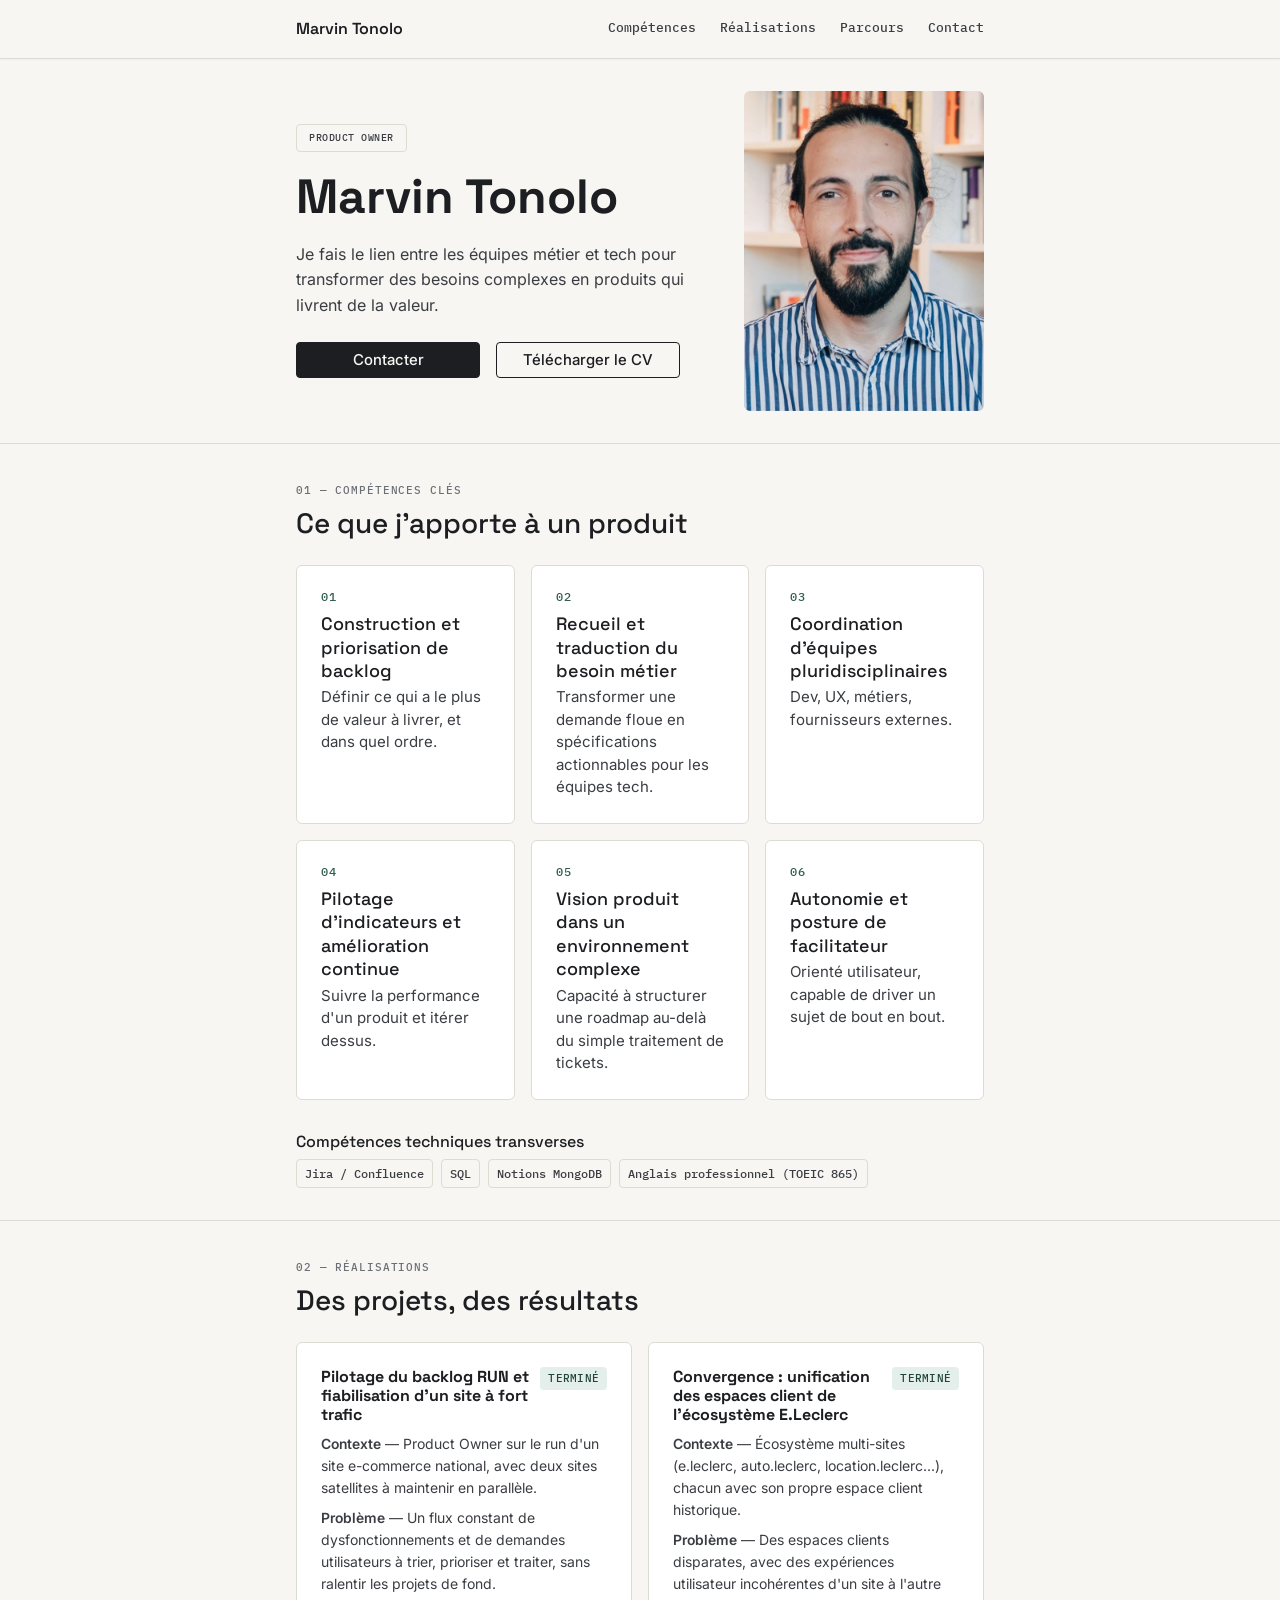
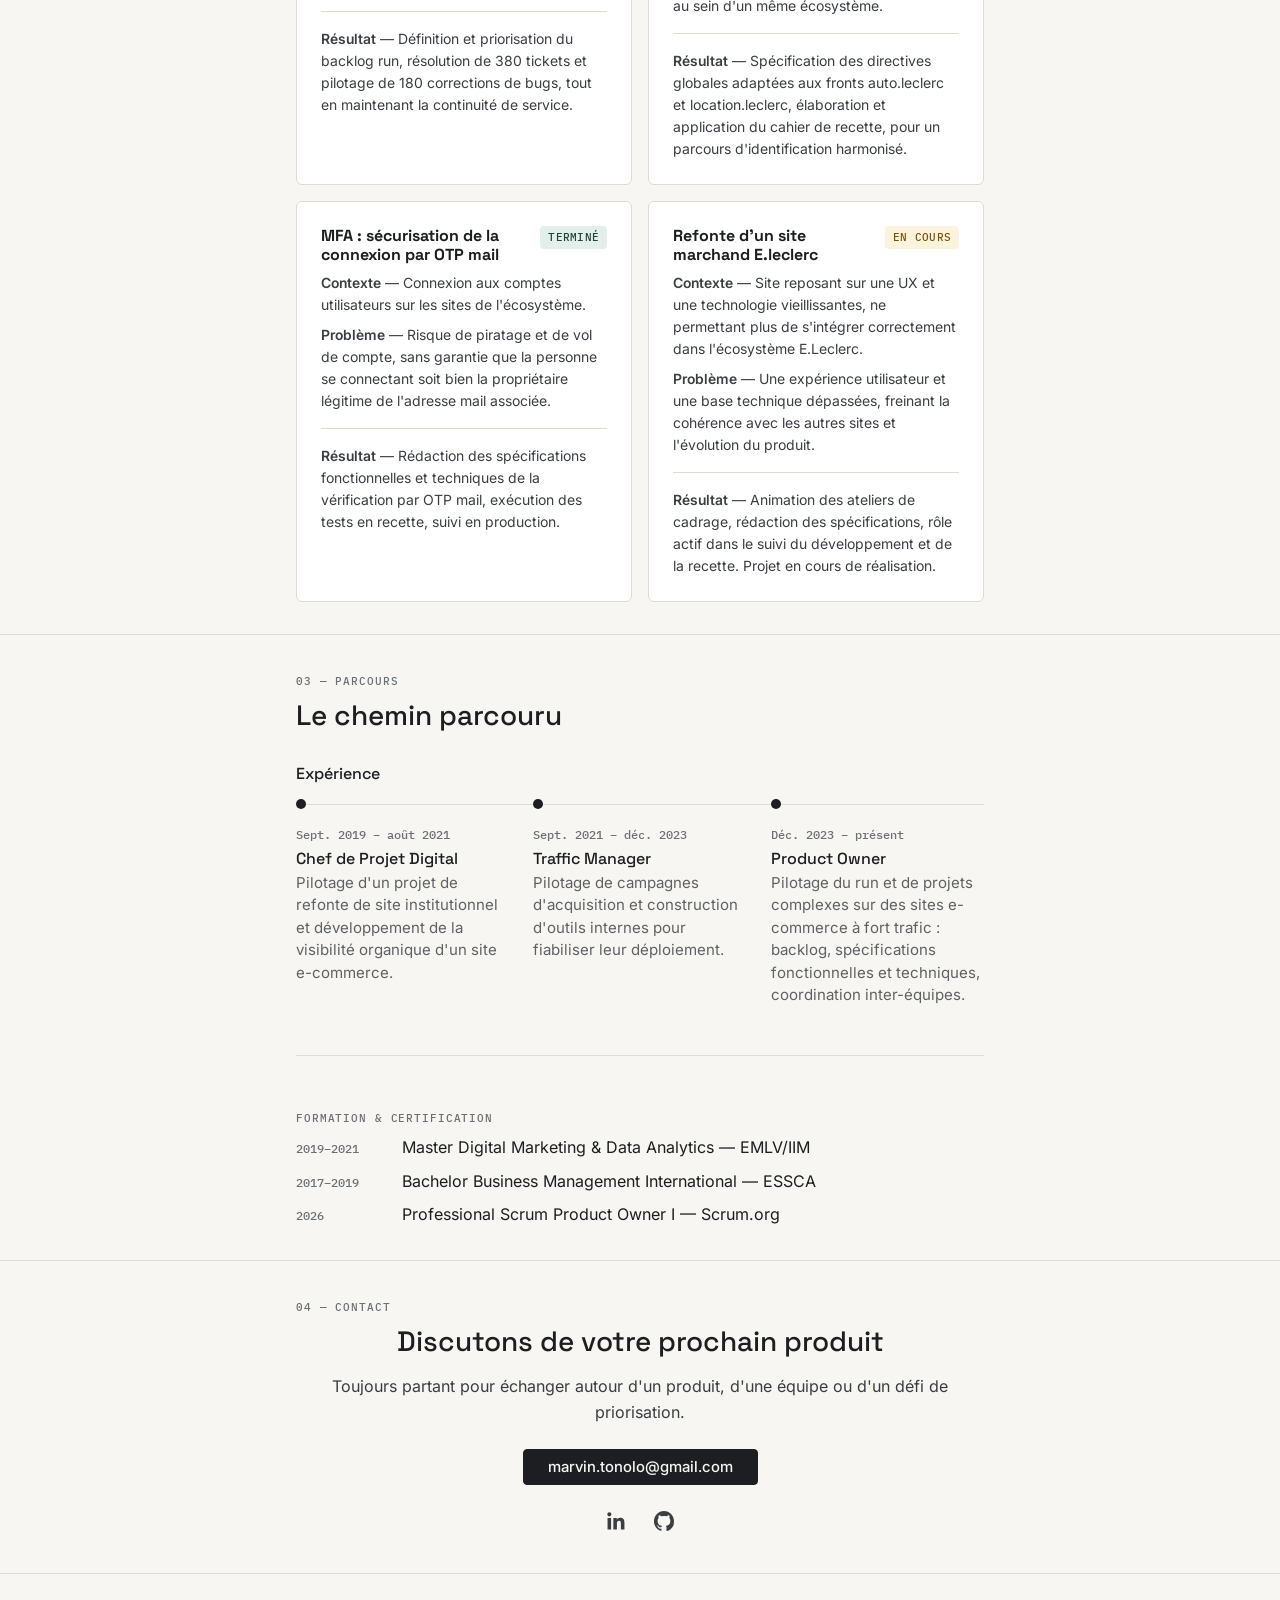
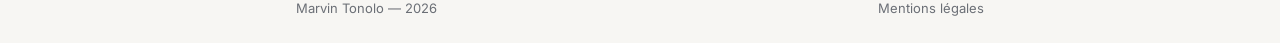
==== index.html @ bc1a8b7f "Fix: restaure les icônes SVG et la cohérence du tagline de contact Les icônes LinkedIn/GitHub en PNG" ====
<!DOCTYPE html>
<html lang="fr">
<head>
  <meta charset="UTF-8">
  <meta name="viewport" content="width=device-width, initial-scale=1.0">
  <title>Marvin Tonolo — Product Owner | Backlog, Roadmap, Vision produit</title>
  <meta name="description" content="Product Owner spécialisé en pilotage de backlog, roadmap produit et coordination d'équipes pluridisciplinaires. Découvrez mes réalisations concrètes.">

  <meta property="og:type" content="website">
  <meta property="og:locale" content="fr_FR">
  <meta property="og:url" content="https://marvin-tonolo.fr/">
  <meta property="og:title" content="Marvin Tonolo — Product Owner | Backlog, Roadmap, Vision produit">
  <meta property="og:description" content="Product Owner spécialisé en pilotage de backlog, roadmap produit et coordination d'équipes pluridisciplinaires. Découvrez mes réalisations concrètes.">
  <meta property="og:image" content="/assets/images/og-image.png">
  <meta property="og:image:width" content="1200">
  <meta property="og:image:height" content="630">

  <link rel="stylesheet" href="css/style.css">

  <script type="application/ld+json">
  {
    "@context": "https://schema.org",
    "@type": "Person",
    "name": "Marvin Tonolo",
    "jobTitle": "Product Owner",
    "sameAs": ["https://www.linkedin.com/in/marvin-tonolo/"]
  }
  </script>
</head>
<body>

  <header class="site-header">
    <div class="container site-nav">
      <p class="nav-brand">Marvin Tonolo</p>
      <nav aria-label="Navigation principale">
        <ul class="nav-list">
          <li><a href="#competences">Compétences</a></li>
          <li><a href="#preuves">Réalisations</a></li>
          <li><a href="#parcours">Parcours</a></li>
          <li><a href="#contact">Contact</a></li>
        </ul>
      </nav>
    </div>
  </header>

  <main>

    <section id="hero" class="section hero">
      <div class="container hero-layout">
        <div class="hero-avatar">
          <img src="assets/images/marvin-tonolo.jpeg" alt="Marvin Tonolo" width="800" height="800">
        </div>
        <div class="hero-content">
          <span class="hero-badge">Product Owner</span>
          <h1 class="hero-name">Marvin Tonolo</h1>
          <p class="hero-tagline text-secondary">Je fais le lien entre les équipes métier et tech pour transformer des besoins complexes en produits qui livrent de la valeur.</p>
          <div class="hero-cta">
            <a href="#contact" class="btn-primary">Contacter</a>
            <a href="cv-marvin-tonolo.pdf" download class="btn-secondary">Télécharger le CV</a>
          </div>
        </div>
      </div>
    </section>

    <hr class="section-divider">

    <section id="competences" class="section">
      <div class="container">
        <p class="section-eyebrow">01 — Compétences clés</p>
        <h2 class="section-title">Ce que j'apporte à un produit</h2>

        <ul class="skills-grid">
          <li class="skill-item card">
            <span class="card-number">01</span>
            <h3>Construction et priorisation de backlog</h3>
            <p class="text-secondary">Définir ce qui a le plus de valeur à livrer, et dans quel ordre.</p>
          </li>
          <li class="skill-item card">
            <span class="card-number">02</span>
            <h3>Recueil et traduction du besoin métier</h3>
            <p class="text-secondary">Transformer une demande floue en spécifications actionnables pour les équipes tech.</p>
          </li>
          <li class="skill-item card">
            <span class="card-number">03</span>
            <h3>Coordination d'équipes pluridisciplinaires</h3>
            <p class="text-secondary">Dev, UX, métiers, fournisseurs externes.</p>
          </li>
          <li class="skill-item card">
            <span class="card-number">04</span>
            <h3>Pilotage d'indicateurs et amélioration continue</h3>
            <p class="text-secondary">Suivre la performance d'un produit et itérer dessus.</p>
          </li>
          <li class="skill-item card">
            <span class="card-number">05</span>
            <h3>Vision produit dans un environnement complexe</h3>
            <p class="text-secondary">Capacité à structurer une roadmap au-delà du simple traitement de tickets.</p>
          </li>
          <li class="skill-item card">
            <span class="card-number">06</span>
            <h3>Autonomie et posture de facilitateur</h3>
            <p class="text-secondary">Orienté utilisateur, capable de driver un sujet de bout en bout.</p>
          </li>
        </ul>

        <div class="skills-extra">
          <h3>Compétences techniques transverses</h3>
          <ul class="tag-list">
            <li class="tag">Jira / Confluence</li>
            <li class="tag">SQL</li>
            <li class="tag">Notions MongoDB</li>
            <li class="tag">Anglais professionnel (TOEIC 865)</li>
          </ul>
        </div>
      </div>
    </section>

    <hr class="section-divider">

    <section id="preuves" class="section">
      <div class="container">
        <p class="section-eyebrow">02 — Réalisations</p>
        <h2 class="section-title">Des projets, des résultats</h2>

        <div class="proof-grid">
          <article class="card">
            <div class="card-header">
              <h3>Pilotage du backlog RUN et fiabilisation d'un site à fort trafic</h3>
              <span class="badge-done">Terminé</span>
            </div>
            <div class="proof-content text-secondary">
              <p class="proof-block"><strong>Contexte</strong> — Product Owner sur le run d'un site e-commerce national, avec deux sites satellites à maintenir en parallèle.</p>
              <p class="proof-block"><strong>Problème</strong> — Un flux constant de dysfonctionnements et de demandes utilisateurs à trier, prioriser et traiter, sans ralentir les projets de fond.</p>
              <hr class="proof-divider">
              <p class="proof-block"><strong>Résultat</strong> — Définition et priorisation du backlog run, résolution de 380 tickets et pilotage de 180 corrections de bugs, tout en maintenant la continuité de service.</p>
            </div>
          </article>

          <article class="card">
            <div class="card-header">
              <h3>Convergence : unification des espaces client de l'écosystème E.Leclerc</h3>
              <span class="badge-done">Terminé</span>
            </div>
            <div class="proof-content text-secondary">
              <p class="proof-block"><strong>Contexte</strong> — Écosystème multi-sites (e.leclerc, auto.leclerc, location.leclerc...), chacun avec son propre espace client historique.</p>
              <p class="proof-block"><strong>Problème</strong> — Des espaces clients disparates, avec des expériences utilisateur incohérentes d'un site à l'autre au sein d'un même écosystème.</p>
              <hr class="proof-divider">
              <p class="proof-block"><strong>Résultat</strong> — Spécification des directives globales adaptées aux fronts auto.leclerc et location.leclerc, élaboration et application du cahier de recette, pour un parcours d'identification harmonisé.</p>
            </div>
          </article>

          <article class="card">
            <div class="card-header">
              <h3>MFA : sécurisation de la connexion par OTP mail</h3>
              <span class="badge-done">Terminé</span>
            </div>
            <div class="proof-content text-secondary">
              <p class="proof-block"><strong>Contexte</strong> — Connexion aux comptes utilisateurs sur les sites de l'écosystème.</p>
              <p class="proof-block"><strong>Problème</strong> — Risque de piratage et de vol de compte, sans garantie que la personne se connectant soit bien la propriétaire légitime de l'adresse mail associée.</p>
              <hr class="proof-divider">
              <p class="proof-block"><strong>Résultat</strong> — Rédaction des spécifications fonctionnelles et techniques de la vérification par OTP mail, exécution des tests en recette, suivi en production.</p>
            </div>
          </article>

          <article class="card">
            <div class="card-header">
              <h3>Refonte d'un site marchand E.leclerc</h3>
              <span class="badge-progress">En cours</span>
            </div>
            <div class="proof-content text-secondary">
              <p class="proof-block"><strong>Contexte</strong> — Site reposant sur une UX et une technologie vieillissantes, ne permettant plus de s'intégrer correctement dans l'écosystème E.Leclerc.</p>
              <p class="proof-block"><strong>Problème</strong> — Une expérience utilisateur et une base technique dépassées, freinant la cohérence avec les autres sites et l'évolution du produit.</p>
              <hr class="proof-divider">
              <p class="proof-block"><strong>Résultat</strong> — Animation des ateliers de cadrage, rédaction des spécifications, rôle actif dans le suivi du développement et de la recette. Projet en cours de réalisation.</p>
            </div>
          </article>
        </div>
      </div>
    </section>

    <hr class="section-divider">

    <section id="parcours" class="section">
      <div class="container">
        <p class="section-eyebrow">03 — Parcours</p>
        <h2 class="section-title">Le chemin parcouru</h2>

        <h3 class="parcours-subtitle">Expérience</h3>
        <ol class="timeline">
          <li class="timeline-item">
            <span class="timeline-dot" aria-hidden="true"></span>
            <p class="timeline-meta text-tertiary">Sept. 2019 – août 2021</p>
            <h4 class="timeline-role">Chef de Projet Digital</h4>
            <p class="text-secondary">Pilotage d'un projet de refonte de site institutionnel et développement de la visibilité organique d'un site e-commerce.</p>
          </li>
          <li class="timeline-item">
            <span class="timeline-dot" aria-hidden="true"></span>
            <p class="timeline-meta text-tertiary">Sept. 2021 – déc. 2023</p>
            <h4 class="timeline-role">Traffic Manager</h4>
            <p class="text-secondary">Pilotage de campagnes d'acquisition et construction d'outils internes pour fiabiliser leur déploiement.</p>
          </li>
          <li class="timeline-item">
            <span class="timeline-dot" aria-hidden="true"></span>
            <p class="timeline-meta text-tertiary">Déc. 2023 – présent</p>
            <h4 class="timeline-role">Product Owner</h4>
            <p class="text-secondary">Pilotage du run et de projets complexes sur des sites e-commerce à fort trafic : backlog, spécifications fonctionnelles et techniques, coordination inter-équipes.</p>
          </li>
        </ol>

        <hr class="parcours-divider">

        <div class="parcours-education">
          <p class="section-eyebrow">Formation &amp; Certification</p>
          <ul class="education-list">
            <li class="education-item">
              <span class="education-date text-tertiary">2019–2021</span>
              <span class="education-label">Master Digital Marketing &amp; Data Analytics — EMLV/IIM</span>
            </li>
            <li class="education-item">
              <span class="education-date text-tertiary">2017–2019</span>
              <span class="education-label">Bachelor Business Management International — ESSCA</span>
            </li>
            <li class="education-item">
              <span class="education-date text-tertiary">2026</span>
              <span class="education-label">Professional Scrum Product Owner I — Scrum.org</span>
            </li>
          </ul>
        </div>
      </div>
    </section>

    <hr class="section-divider">

    <section id="contact" class="section">
      <div class="container">
        <p class="section-eyebrow">04 — Contact</p>
        <h2 class="section-title">Discutons de votre prochain produit</h2>
        <p class="contact-tagline text-secondary">Toujours partant pour échanger autour d'un produit, d'une équipe ou d'un défi de priorisation.</p>

        <div class="hero-cta">
          <a href="mailto:marvin.tonolo@gmail.com" class="btn-primary">marvin.tonolo@gmail.com</a>
        </div>

        <ul class="social-links">
          <li>
            <a href="https://www.linkedin.com/in/marvin-tonolo/" target="_blank" rel="noopener noreferrer" aria-label="Profil LinkedIn de Marvin Tonolo">
              <svg viewBox="0 0 24 24" width="24" height="24" fill="currentColor" aria-hidden="true" focusable="false">
                <path d="M20.45 20.45h-3.55v-5.57c0-1.33-.02-3.03-1.85-3.03-1.86 0-2.14 1.45-2.14 2.94v5.66H9.36V9h3.41v1.56h.05c.47-.9 1.63-1.85 3.36-1.85 3.59 0 4.25 2.36 4.25 5.44v6.3zM5.34 7.43a2.06 2.06 0 1 1 0-4.12 2.06 2.06 0 0 1 0 4.12zM7.12 20.45H3.56V9h3.56v11.45z"/>
              </svg>
            </a>
          </li>
          <li>
            <a href="https://github.com/MisterVain" target="_blank" rel="noopener noreferrer" aria-label="Profil GitHub de Marvin Tonolo">
              <svg viewBox="0 0 24 24" width="24" height="24" fill="currentColor" aria-hidden="true" focusable="false">
                <path d="M12 2C6.48 2 2 6.58 2 12.19c0 4.49 2.87 8.3 6.84 9.65.5.1.68-.22.68-.48 0-.24-.01-.87-.01-1.71-2.78.62-3.37-1.36-3.37-1.36-.45-1.18-1.11-1.49-1.11-1.49-.91-.63.07-.62.07-.62 1 .07 1.53 1.05 1.53 1.05.89 1.56 2.34 1.11 2.91.85.09-.66.35-1.11.63-1.37-2.22-.26-4.56-1.14-4.56-5.06 0-1.12.39-2.03 1.03-2.75-.1-.26-.45-1.31.1-2.72 0 0 .84-.28 2.75 1.05a9.3 9.3 0 0 1 2.5-.35c.85 0 1.7.12 2.5.35 1.91-1.33 2.75-1.05 2.75-1.05.55 1.41.2 2.46.1 2.72.64.72 1.03 1.63 1.03 2.75 0 3.93-2.34 4.79-4.57 5.05.36.32.68.95.68 1.92 0 1.39-.01 2.51-.01 2.85 0 .27.18.59.69.48A10.02 10.02 0 0 0 22 12.19C22 6.58 17.52 2 12 2z"/>
              </svg>
            </a>
          </li>
        </ul>
      </div>
    </section>

  </main>

  <footer class="site-footer">
    <div class="container footer-row">
      <p class="text-tertiary">Marvin Tonolo — 2026</p>
      <a href="mentions-legales.html" class="footer-link text-tertiary">Mentions légales</a>
    </div>
  </footer>

</body>
</html>
---- css/style.css ----
/* ==========================================================================
   marvin-tonolo.fr — Fondations CSS
   Variables, polices, reset, composants réutilisables, structure responsive.
   Vanilla CSS — pas de préprocesseur, pas de framework.
   ========================================================================== */

/* --------------------------------------------------------------------------
   1. Variables
   -------------------------------------------------------------------------- */

:root {
  /* Couleurs */
  --color-paper: #F7F6F3;
  --color-ink: #1C1E21;
  --color-ink-rgb: 28, 30, 33;
  --color-line: #DEDBD3;
  --color-text-secondary: #3A3D42;
  --color-text-tertiary: #6B6F76;
  --color-done-bg: #E4EEEA;
  --color-done-text: #1F4438;
  --color-progress-bg: #FCF3DF;
  --color-progress-text: #7A5306;
  --color-accent: #2F5D50;

  --color-surface: #FFFFFF;

  /* Typographie */
  --font-display: 'Space Grotesk', sans-serif;
  --font-body: 'Inter', sans-serif;
  --font-mono: 'IBM Plex Mono', monospace;

  /* Rythme / échelle */
  --space-1: 4px;
  --space-2: 8px;
  --space-3: 16px;
  --space-4: 24px;
  --space-5: 32px;
  --space-6: 48px;
  --space-7: 64px;
  --space-8: 96px;

  --radius-sm: 4px;
  --radius-md: 6px;

  --container-max-width: 720px;
  --container-padding: var(--space-3);

  /* Hauteur réelle mesurée du header : ~116px mobile (marque + nav sur 2
     lignes), ~59px desktop (une ligne). Marge de sécurité ajoutée pour
     absorber un futur libellé de nav plus long ou un rendu de police
     différent — à revérifier si le contenu du header change. */
  --header-height: 140px;
}

@media (min-width: 768px) {
  :root {
    --header-height: 76px;
  }
}

/* --------------------------------------------------------------------------
   2. Polices (@font-face)
   -------------------------------------------------------------------------- */

@font-face {
  font-family: 'Space Grotesk';
  src: url('../assets/fonts/Space_Grotesk/SpaceGrotesk-Regular.woff2') format('woff2');
  font-weight: 400;
  font-display: swap;
}
@font-face {
  font-family: 'Space Grotesk';
  src: url('../assets/fonts/Space_Grotesk/SpaceGrotesk-Medium.woff2') format('woff2');
  font-weight: 500;
  font-display: swap;
}
@font-face {
  font-family: 'Space Grotesk';
  src: url('../assets/fonts/Space_Grotesk/SpaceGrotesk-SemiBold.woff2') format('woff2');
  font-weight: 600;
  font-display: swap;
}
@font-face {
  font-family: 'Space Grotesk';
  src: url('../assets/fonts/Space_Grotesk/SpaceGrotesk-Bold.woff2') format('woff2');
  font-weight: 700;
  font-display: swap;
}
@font-face {
  font-family: 'Inter';
  src: url('../assets/fonts/Inter/Inter-Regular.woff2') format('woff2');
  font-weight: 400;
  font-display: swap;
}
@font-face {
  font-family: 'Inter';
  src: url('../assets/fonts/Inter/Inter-Italic.woff2') format('woff2');
  font-weight: 400;
  font-style: italic;
  font-display: swap;
}
@font-face {
  font-family: 'Inter';
  src: url('../assets/fonts/Inter/Inter18pt-Medium.woff2') format('woff2');
  font-weight: 500;
  font-display: swap;
}
@font-face {
  font-family: 'Inter';
  src: url('../assets/fonts/Inter/Inter18pt-SemiBold.woff2') format('woff2');
  font-weight: 600;
  font-display: swap;
}
@font-face {
  font-family: 'Inter';
  src: url('../assets/fonts/Inter/Inter18pt-Bold.woff2') format('woff2');
  font-weight: 700;
  font-display: swap;
}
@font-face {
  font-family: 'IBM Plex Mono';
  src: url('../assets/fonts/IBM_Plex_Mono/IBMPlexMono-Medium.woff2') format('woff2');
  font-weight: 500;
  font-display: swap;
}

/* --------------------------------------------------------------------------
   3. Reset / Base
   -------------------------------------------------------------------------- */

*,
*::before,
*::after {
  box-sizing: border-box;
}

* {
  margin: 0;
  padding: 0;
}

html {
  scroll-behavior: smooth;
  -webkit-text-size-adjust: 100%;
}

body {
  background-color: var(--color-paper);
  color: var(--color-ink);
  font-family: var(--font-body);
  font-weight: 400;
  font-size: 16px;
  line-height: 1.6;
  -webkit-font-smoothing: antialiased;
  text-rendering: optimizeLegibility;
}

img,
picture,
svg,
video {
  display: block;
  max-width: 100%;
  height: auto;
}

ul,
ol {
  list-style: none;
}

a {
  color: inherit;
  text-decoration: none;
}

button,
input,
textarea,
select {
  font: inherit;
  color: inherit;
  background: none;
  border: none;
}

button {
  cursor: pointer;
}

h1, h2, h3, h4, h5, h6 {
  font-family: var(--font-display);
  font-weight: 500;
  line-height: 1.2;
}

/* --------------------------------------------------------------------------
   4. Accessibilité — focus visible, préférences de mouvement
   -------------------------------------------------------------------------- */

a:focus-visible,
button:focus-visible,
input:focus-visible,
textarea:focus-visible,
[tabindex]:focus-visible {
  outline: 2px solid var(--color-ink);
  outline-offset: 2px;
  border-radius: var(--radius-sm);
}

@media (prefers-reduced-motion: reduce) {
  html {
    scroll-behavior: auto;
  }
}

/* --------------------------------------------------------------------------
   5. Structure / conteneur de page
   -------------------------------------------------------------------------- */

.container {
  width: 100%;
  max-width: var(--container-max-width);
  margin-inline: auto;
  padding-inline: var(--container-padding);
}

.section {
  padding-block: var(--space-4);
  scroll-margin-top: var(--header-height);
}

@media (min-width: 768px) {
  .section {
    padding-block: var(--space-5);
  }
}

/* --------------------------------------------------------------------------
   6. Typographie utilitaire
   -------------------------------------------------------------------------- */

.section-eyebrow {
  display: inline-block;
  font-family: var(--font-mono);
  font-weight: 500;
  font-size: 11px;
  letter-spacing: 0.08em;
  text-transform: uppercase;
  color: var(--color-text-tertiary);
  margin-bottom: var(--space-2);
}

.section-title {
  font-family: var(--font-display);
  font-weight: 500;
  font-size: 24px;
  color: var(--color-ink);
}

@media (min-width: 768px) {
  .section-title {
    font-size: 28px;
  }
}

.hero-name {
  font-family: var(--font-display);
  font-weight: 700;
  font-size: 36px;
  color: var(--color-ink);
}

@media (min-width: 768px) {
  .hero-name {
    font-size: 48px;
  }
}

.text-secondary {
  color: var(--color-text-secondary);
}

.text-tertiary {
  color: var(--color-text-tertiary);
}

/* --------------------------------------------------------------------------
   7. Séparateur de section
   -------------------------------------------------------------------------- */

.section-divider {
  border: none;
  border-top: 1px solid var(--color-line);
  margin: 0;
}

/* --------------------------------------------------------------------------
   8. Boutons
   -------------------------------------------------------------------------- */

.btn-primary,
.btn-secondary {
  display: inline-flex;
  align-items: center;
  justify-content: center;
  gap: var(--space-2);
  padding: var(--space-2) var(--space-4);
  border-radius: var(--radius-sm);
  font-family: var(--font-body);
  font-weight: 500;
  font-size: 15px;
  line-height: 1.2;
  transition: background-color 0.15s ease, color 0.15s ease, border-color 0.15s ease;
}

.hero-cta .btn-primary,
.hero-cta .btn-secondary {
  min-width: 11.5rem;
}

.btn-primary {
  background-color: var(--color-ink);
  color: var(--color-paper);
  border: 1px solid var(--color-ink);
}

.btn-primary:hover {
  background-color: var(--color-text-secondary);
  border-color: var(--color-text-secondary);
}

.btn-secondary {
  background-color: transparent;
  color: var(--color-ink);
  border: 1px solid var(--color-ink);
}

.btn-secondary:hover {
  background-color: var(--color-ink);
  color: var(--color-paper);
}

/* --------------------------------------------------------------------------
   9. Badges
   -------------------------------------------------------------------------- */

.badge-done,
.badge-progress {
  display: inline-block;
  font-family: var(--font-mono);
  font-weight: 500;
  font-size: 11px;
  letter-spacing: 0.02em;
  text-transform: uppercase;
  padding: var(--space-1) var(--space-2);
  border-radius: var(--radius-sm);
  line-height: 1.4;
}

.badge-done {
  background-color: var(--color-done-bg);
  color: var(--color-done-text);
}

.badge-progress {
  background-color: var(--color-progress-bg);
  color: var(--color-progress-text);
}

/* --------------------------------------------------------------------------
   10. Card
   -------------------------------------------------------------------------- */

.card {
  background-color: var(--color-surface);
  border: 1px solid var(--color-line);
  border-radius: var(--radius-md);
  padding: var(--space-4);
}

/* --------------------------------------------------------------------------
   11. Avatar / placeholder du hero
   -------------------------------------------------------------------------- */

.hero-avatar {
  width: 120px;
  height: 120px;
  border-radius: 50%;
  overflow: hidden;
  background-color: var(--color-line);
  flex-shrink: 0;
}

.hero-avatar img {
  width: 100%;
  height: 100%;
  object-fit: cover;
}

@media (min-width: 768px) {
  .hero-avatar {
    width: 100%;
    height: auto;
    aspect-ratio: 3 / 4;
    border-radius: var(--radius-md);
  }
}

/* --------------------------------------------------------------------------
   12. Layout hero (colonne mobile, deux colonnes desktop)
   -------------------------------------------------------------------------- */

.hero-layout {
  display: flex;
  flex-direction: column;
  align-items: flex-start;
  gap: var(--space-4);
}

@media (min-width: 768px) {
  .hero-layout {
    flex-direction: row-reverse;
    align-items: center;
    gap: var(--space-6);
  }

  .hero-layout > .hero-avatar {
    max-width: 240px;
  }
}

.hero-badge {
  display: inline-block;
  font-family: var(--font-mono);
  font-weight: 500;
  font-size: 10px;
  letter-spacing: 0.05em;
  text-transform: uppercase;
  color: var(--color-text-secondary);
  background-color: transparent;
  border: 1px solid var(--color-line);
  border-radius: var(--radius-sm);
  padding: 5px 12px;
  margin-bottom: var(--space-3);
}

/* --------------------------------------------------------------------------
   13. En-tête / navigation
   -------------------------------------------------------------------------- */

.site-header {
  position: sticky;
  top: 0;
  z-index: 100;
  background-color: var(--color-paper);
  border-bottom: 1px solid var(--color-line);
  box-shadow: 0 1px 2px rgba(var(--color-ink-rgb), 0.04);
}

.site-nav {
  display: flex;
  flex-wrap: wrap;
  align-items: center;
  justify-content: space-between;
  gap: var(--space-2);
  padding-block: var(--space-3);
}

.nav-brand {
  font-family: var(--font-display);
  font-weight: 600;
  font-size: 16px;
}

.nav-list {
  display: flex;
  flex-wrap: wrap;
  gap: var(--space-2) var(--space-4);
  font-family: var(--font-mono);
  font-size: 13px;
}

.nav-list a {
  color: var(--color-text-secondary);
}

.nav-list a:hover {
  color: var(--color-ink);
}

/* --------------------------------------------------------------------------
   14. Groupe de boutons (hero, contact)
   -------------------------------------------------------------------------- */

.hero-cta {
  display: flex;
  flex-wrap: wrap;
  gap: var(--space-3);
  margin-top: var(--space-4);
}

.hero-tagline {
  margin-top: var(--space-3);
  max-width: 48ch;
  font-family: var(--font-body);
  text-align: left;
}

/* --------------------------------------------------------------------------
   15. Compétences clés
   -------------------------------------------------------------------------- */

.skills-grid {
  display: grid;
  grid-template-columns: 1fr;
  gap: var(--space-3);
  margin-top: var(--space-4);
}

@media (min-width: 768px) {
  .skills-grid {
    grid-template-columns: repeat(3, 1fr);
  }
}

.card-number {
  display: block;
  font-family: var(--font-mono);
  font-size: 12px;
  font-weight: 400;
  color: var(--color-accent);
  line-height: 1.20;
  letter-spacing: 0.08em;
  text-align: left;
  text-transform: none;
  margin-bottom: var(--space-2);
}

.skill-item h3 {
  font-family: var(--font-display);
  font-size: 18px;
  font-weight: 500;
  color: var(--color-ink);
  line-height: 1.30;
  text-align: left;
  text-transform: none;
  margin-bottom: var(--space-1);
}

.skill-item p {
  font-family: var(--font-body);
  font-size: 14.5px;
  font-weight: 400;
  line-height: 1.55;
  text-align: left;
  text-transform: none;
}

.skills-extra {
  margin-top: var(--space-5);
}

.skills-extra h3 {
  font-size: 16px;
  margin-bottom: var(--space-2);
}

.tag-list {
  display: flex;
  flex-wrap: wrap;
  gap: var(--space-2);
}

.tag {
  font-family: var(--font-mono);
  font-size: 12px;
  color: var(--color-text-secondary);
  border: 1px solid var(--color-line);
  border-radius: var(--radius-sm);
  padding: var(--space-1) var(--space-2);
}

/* --------------------------------------------------------------------------
   16. Preuves concrètes
   -------------------------------------------------------------------------- */

.proof-grid {
  display: grid;
  grid-template-columns: 1fr;
  gap: var(--space-3);
  margin-top: var(--space-4);
}

@media (min-width: 768px) {
  .proof-grid {
    grid-template-columns: repeat(2, 1fr);
  }
}

.card-header {
  display: flex;
  flex-wrap: nowrap;
  align-items: flex-start;
  justify-content: space-between;
  gap: var(--space-2);
  margin-bottom: var(--space-2);
}

.card-header h3 {
  font-size: 16px;
  font-weight: 700;
}

.card-header .badge-done,
.card-header .badge-progress {
  flex-shrink: 0;
}

.proof-content {
  display: flex;
  flex-direction: column;
}

.proof-block {
  margin-top: var(--space-2);
  font-family: var(--font-body);
  font-size: 14px;
  font-weight: 400;
  line-height: 22px;
  text-transform: none;
}

.proof-block:first-child {
  margin-top: 0;
}

.proof-block strong {
  font-family: var(--font-body);
  font-size: 14px;
  font-weight: 600;
  line-height: 22px;
  text-transform: none;
}

.proof-divider {
  border: none;
  border-top: 1px solid var(--color-line);
  /* Le bloc suivant ajoute déjà --space-2 en margin-top (flex column, pas
     de fusion de marges) : on compense ici pour un espacement symétrique
     de --space-3 de part et d'autre du trait. */
  margin: var(--space-3) 0 var(--space-2);
}

/* --------------------------------------------------------------------------
   17. Parcours
   -------------------------------------------------------------------------- */

.parcours-subtitle {
  font-size: 16px;
  margin-top: var(--space-5);
  margin-bottom: var(--space-3);
}

.timeline {
  display: flex;
  flex-direction: column;
  gap: var(--space-4);
  border-left: 1px solid var(--color-line);
}

.timeline-item {
  padding-left: var(--space-4);
}

.timeline-dot {
  display: none;
}

.timeline-meta {
  font-family: var(--font-mono);
  font-size: 12px;
  margin-bottom: var(--space-1);
}

.timeline-role {
  font-size: 16px;
  margin-bottom: var(--space-1);
}

.timeline-item p:not(.timeline-meta) {
  font-family: var(--font-body);
  font-size: 14.5px;
  line-height: 1.55;
  opacity: 0.8;
  margin: 0;
}

@media (min-width: 768px) {
  .timeline {
    flex-direction: row;
    align-items: flex-start;
    border-left: none;
    position: relative;
    gap: var(--space-4);
  }

  .timeline::before {
    content: "";
    position: absolute;
    top: 5px;
    left: 0;
    right: 0;
    height: 1px;
    background-color: var(--color-line);
  }

  .timeline-item {
    flex: 1 1 0;
    min-width: 0;
    padding-left: 0;
    position: relative;
  }

  .timeline-dot {
    display: block;
    position: relative;
    z-index: 1;
    width: 10px;
    height: 10px;
    border-radius: 50%;
    background-color: var(--color-ink);
    margin-bottom: var(--space-3);
  }
}

.parcours-divider {
  border: none;
  border-top: 1px solid var(--color-line);
  margin: var(--space-6) 0;
}

.education-list {
  display: flex;
  flex-direction: column;
  gap: var(--space-2);
}

.education-item {
  display: flex;
  align-items: baseline;
  gap: var(--space-3);
}

.education-date {
  font-family: var(--font-mono);
  font-size: 12px;
  min-width: 90px;
  flex-shrink: 0;
}

.education-label {
  font-family: var(--font-body);
  font-size: 16px;
  color: var(--color-ink);
}

/* --------------------------------------------------------------------------
   18. Contact
   -------------------------------------------------------------------------- */

.contact-tagline {
  font-family: var(--font-body);
  font-size: 16px;
  font-weight: 400;
  line-height: 1.60;
  text-align: center;
  text-transform: none;
  margin-top: var(--space-3);
}

#contact .section-title {
  text-align: center;
}

#contact .hero-cta {
  justify-content: center;
}

.social-links {
  display: flex;
  justify-content: center;
  gap: var(--space-4);
  margin-top: var(--space-4);
}

.social-links a {
  display: inline-flex;
  color: var(--color-text-secondary);
}

.social-links a:hover {
  color: var(--color-ink);
}

/* --------------------------------------------------------------------------
   19. Pied de page
   -------------------------------------------------------------------------- */

.site-footer {
  border-top: 1px solid var(--color-line);
}

.footer-row {
  display: flex;
  flex-wrap: wrap;
  align-items: center;
  justify-content: space-between;
  gap: var(--space-2);
  padding-block: var(--space-4);
  font-size: 13px;
}

.footer-link:hover {
  color: var(--color-ink);
}
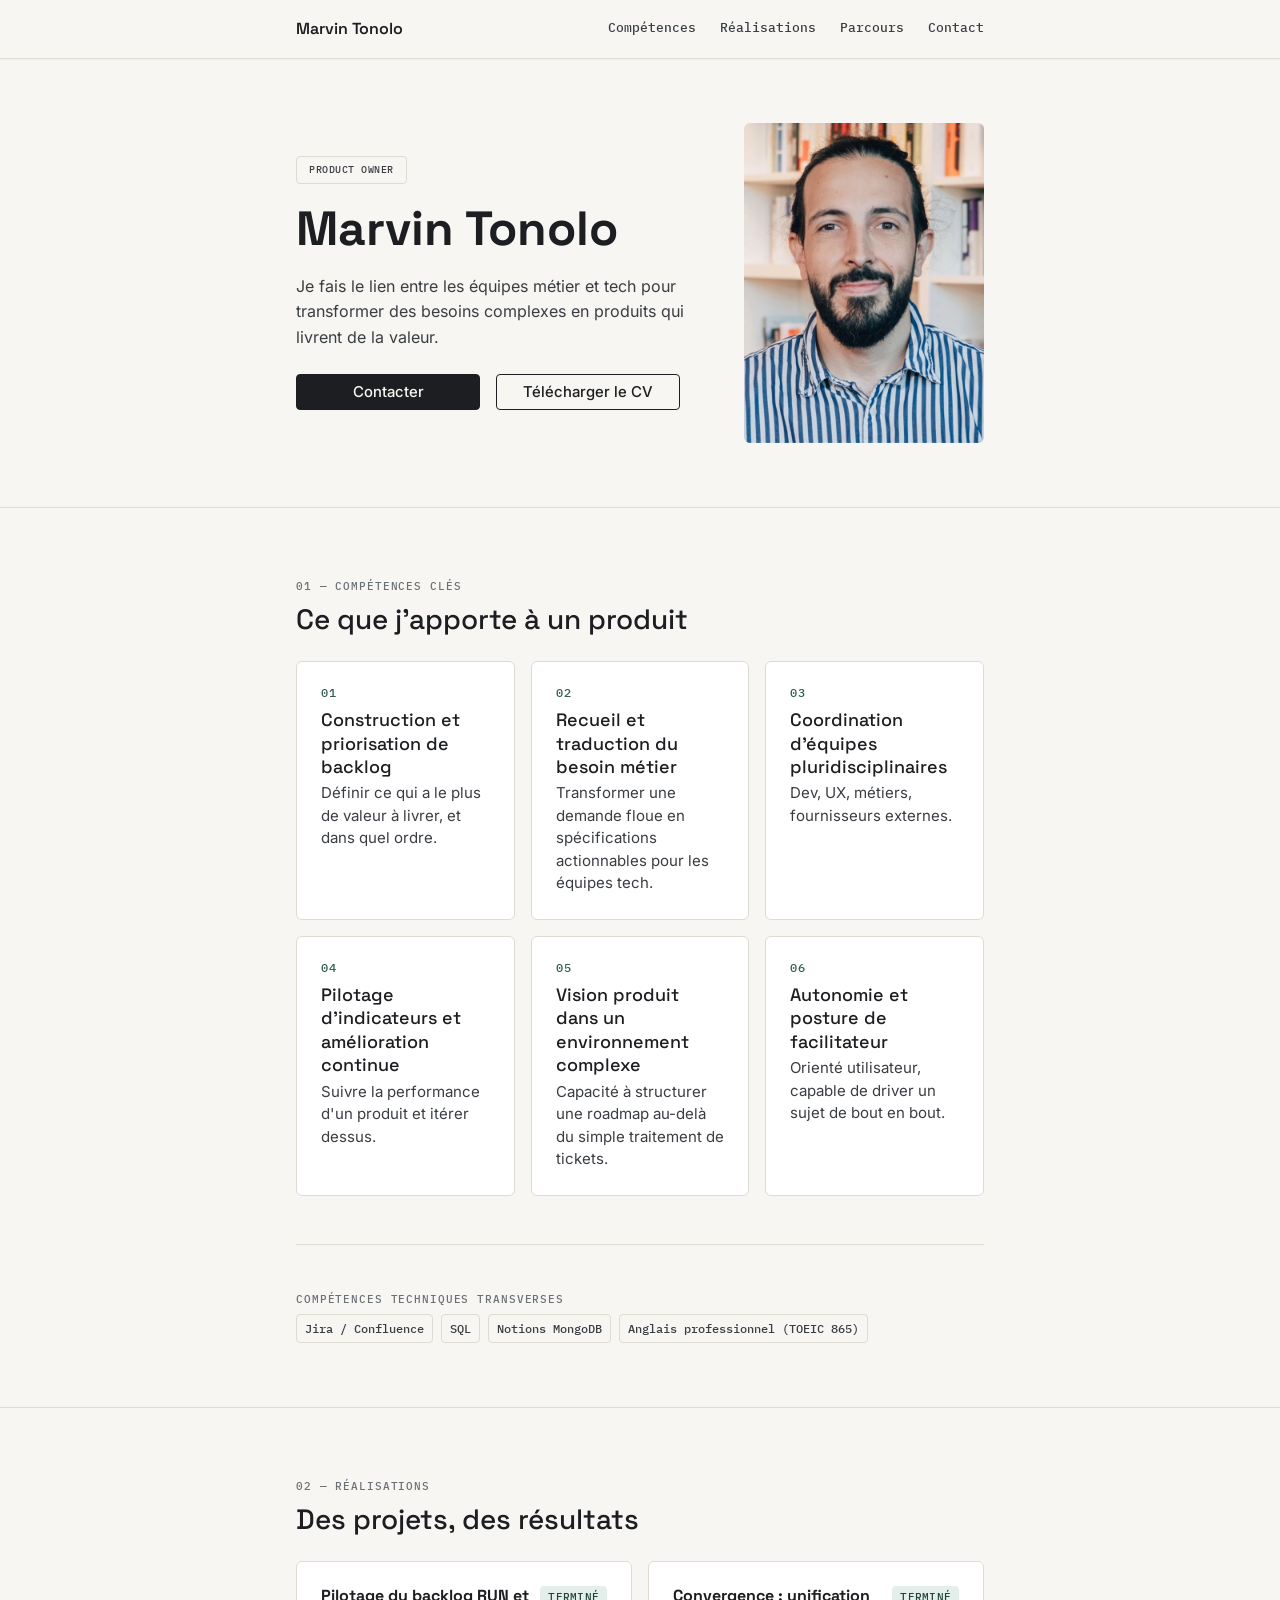
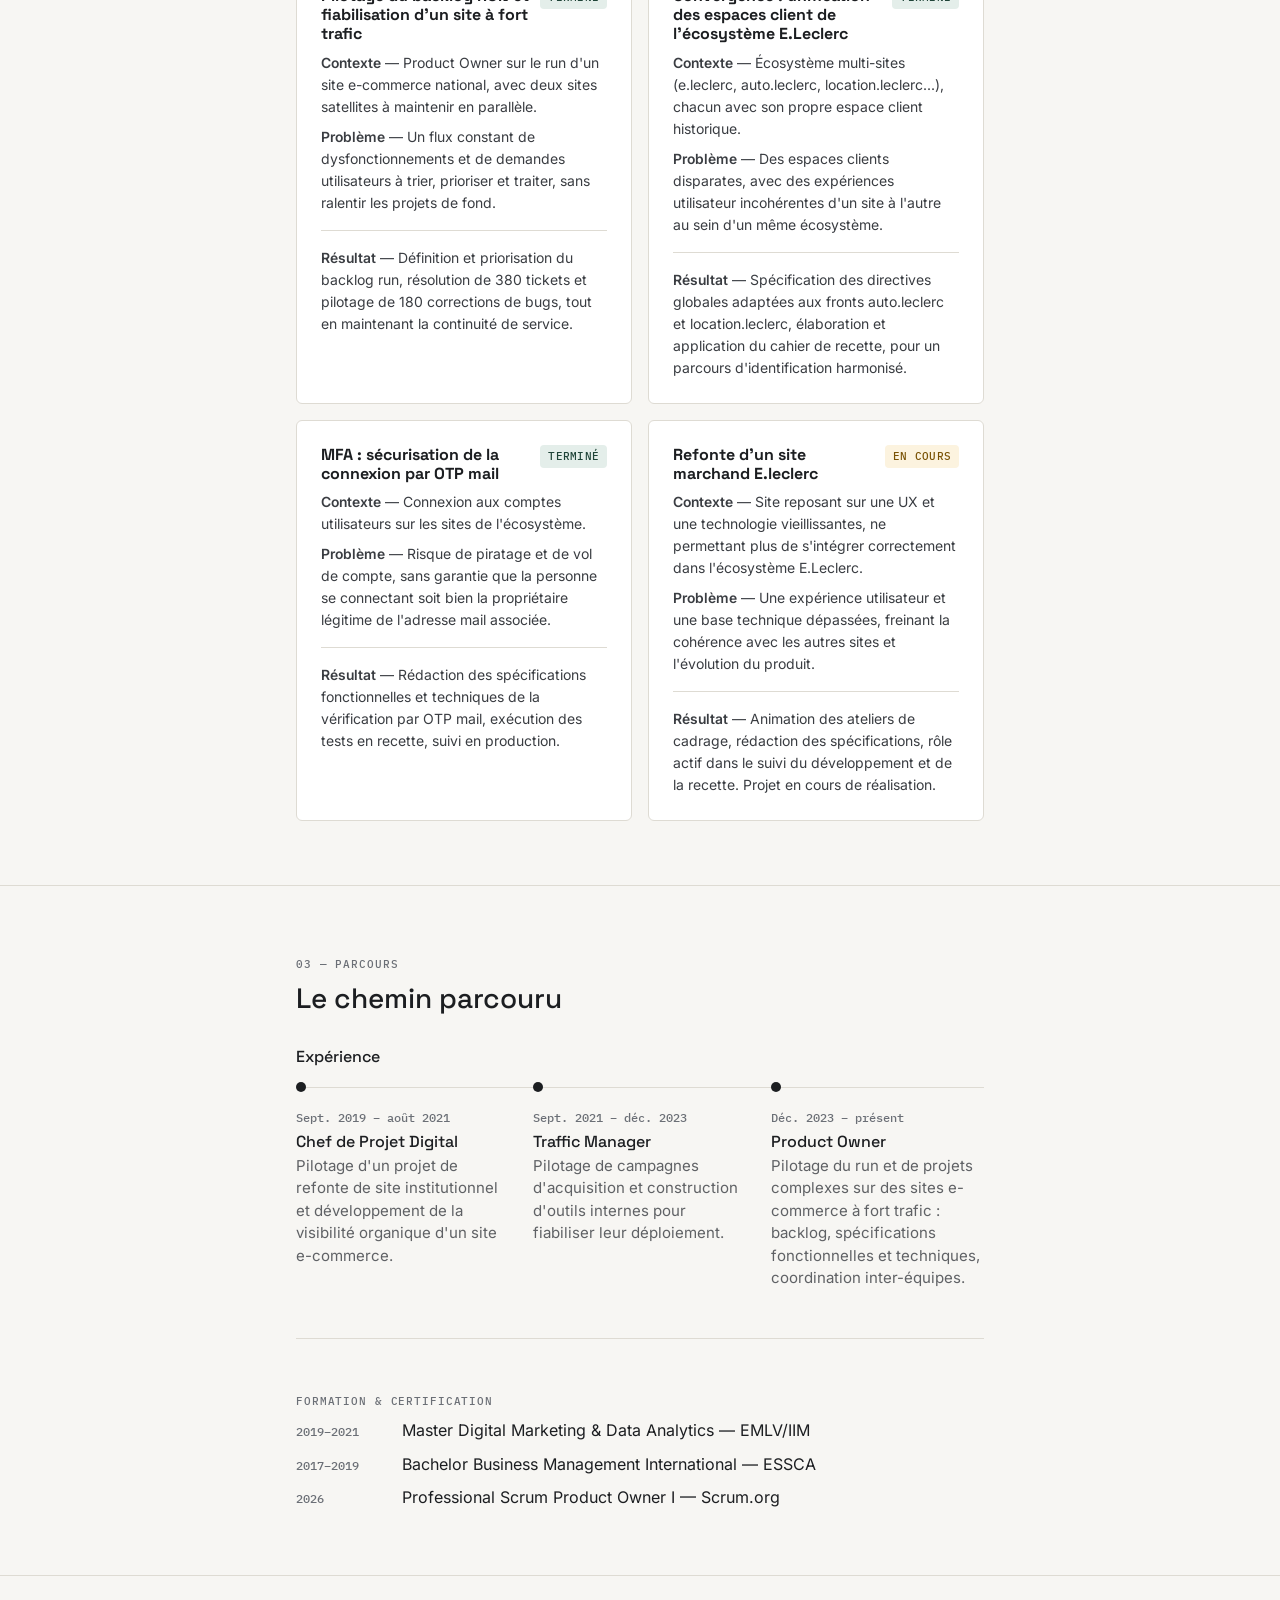
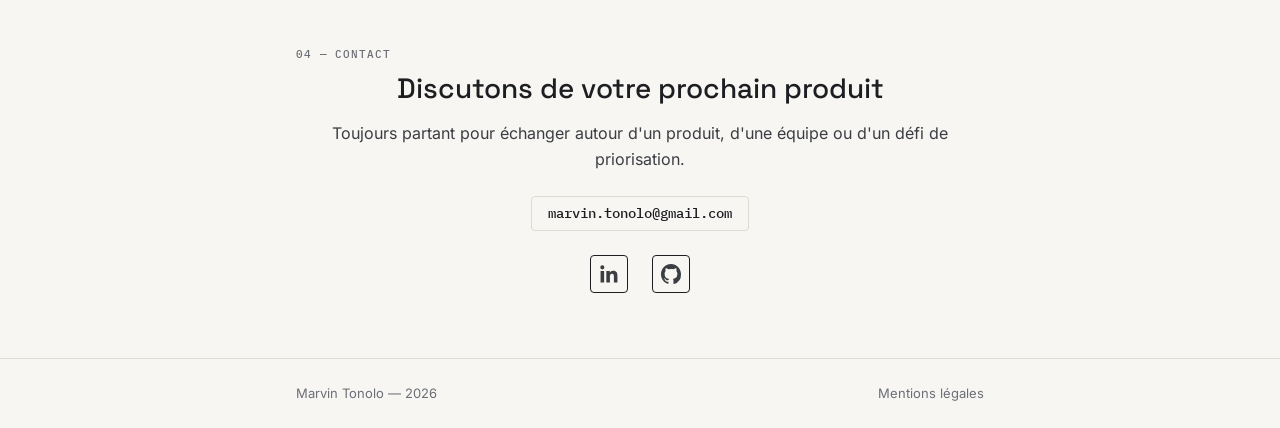
==== commit 4d25be91: "style de bordure Co-Authored-By: Claude Sonnet 5 <noreply@anthropic.com> Claude-Session: https://cla" ====
--- a/index.html
+++ b/index.html
@@ -237,7 +237,7 @@
         <p class="contact-tagline text-secondary">Toujours partant pour échanger autour d'un produit, d'une équipe ou d'un défi de priorisation.</p>
 
         <div class="hero-cta">
-          <a href="mailto:marvin.tonolo@gmail.com" class="btn-primary">marvin.tonolo@gmail.com</a>
+          <a href="mailto:marvin.tonolo@gmail.com" class="contact-email-link">marvin.tonolo@gmail.com</a>
         </div>
 
         <ul class="social-links">
--- a/css/style.css
+++ b/css/style.css
@@ -226,13 +226,13 @@
 }
 
 .section {
-  padding-block: var(--space-4);
+  padding-block: var(--space-6);
   scroll-margin-top: var(--header-height);
 }
 
 @media (min-width: 768px) {
   .section {
-    padding-block: var(--space-5);
+    padding-block: var(--space-7);
   }
 }
 
@@ -558,11 +558,18 @@
 }
 
 .skills-extra {
-  margin-top: var(--space-5);
+  margin-top: var(--space-6);
+  padding-top: var(--space-6);
+  border-top: 1px solid var(--color-line);
 }
 
 .skills-extra h3 {
-  font-size: 16px;
+  font-family: var(--font-mono);
+  font-weight: 500;
+  font-size: 11px;
+  letter-spacing: 0.08em;
+  text-transform: uppercase;
+  color: var(--color-text-tertiary);
   margin-bottom: var(--space-2);
 }
 
@@ -787,6 +794,23 @@
   justify-content: center;
 }
 
+.contact-email-link {
+  display: inline-flex;
+  align-items: center;
+  justify-content: center;
+  font-family: 'IBM Plex Mono', monospace;
+  font-size: 14px;
+  font-weight: 400;
+  color: #1C1E21;
+  line-height: 1.20;
+  text-align: center;
+  text-transform: none;
+  background: none;
+  border: 1px solid #DEDBD3;
+  border-radius: 4px;
+  padding: 8px 16px;
+}
+
 .social-links {
   display: flex;
   justify-content: center;
@@ -796,7 +820,14 @@
 
 .social-links a {
   display: inline-flex;
+  align-items: center;
+  justify-content: center;
   color: var(--color-text-secondary);
+  border: 1px solid #1C1E21;
+  border-radius: 4px;
+  background: none;
+  opacity: 1.00;
+  padding: 6px;
 }
 
 .social-links a:hover {
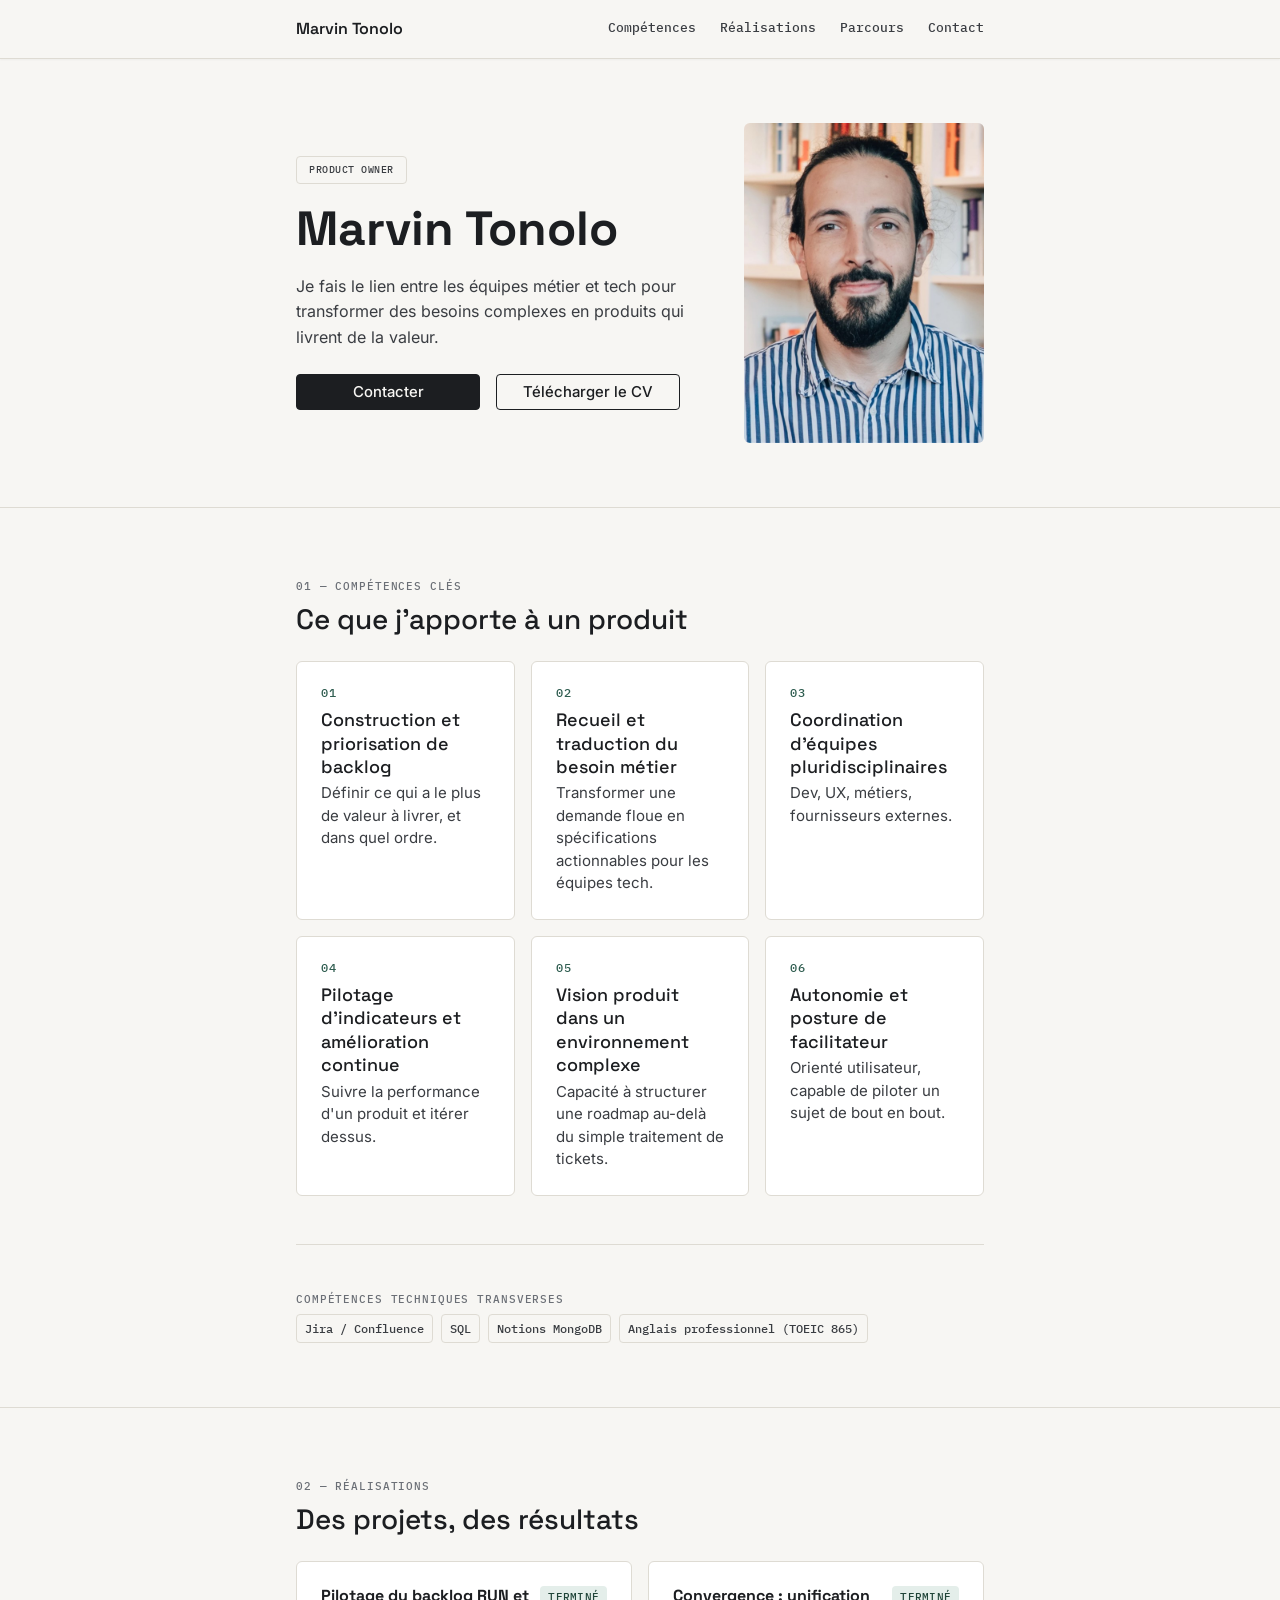
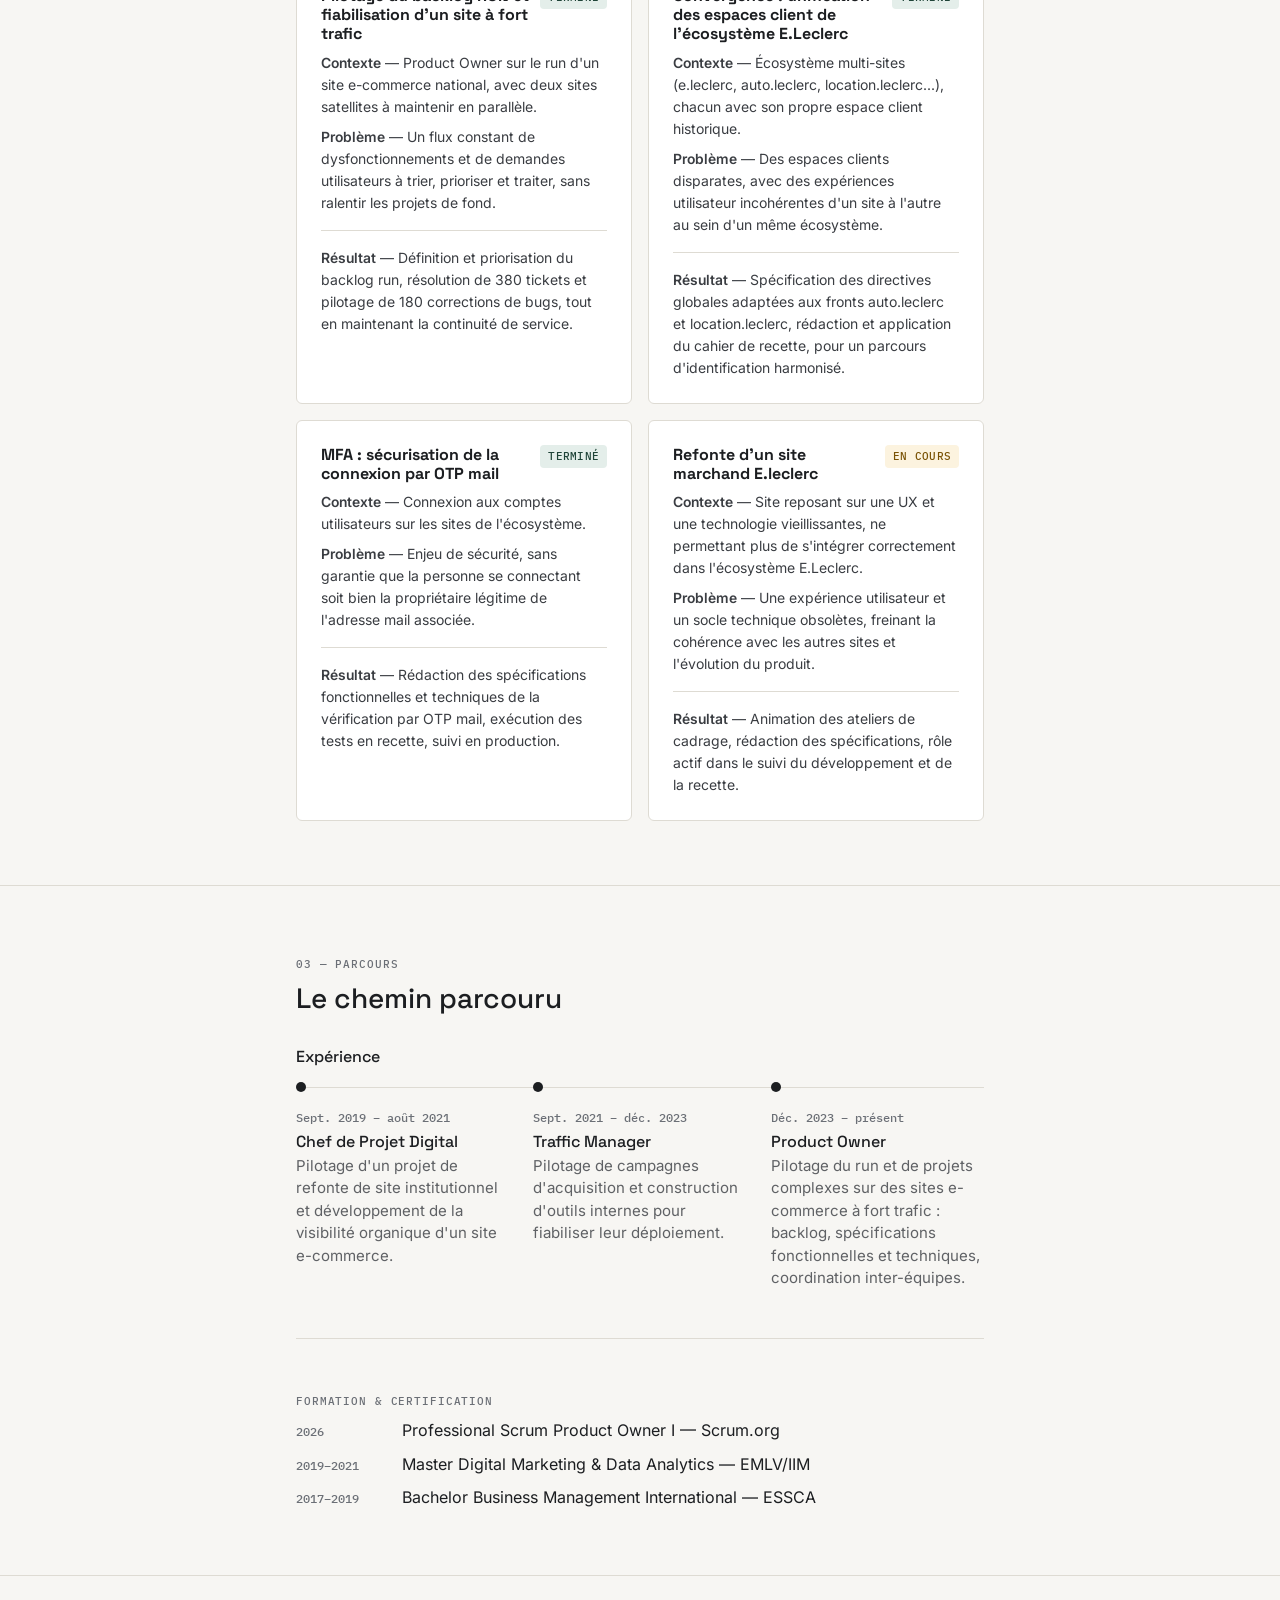
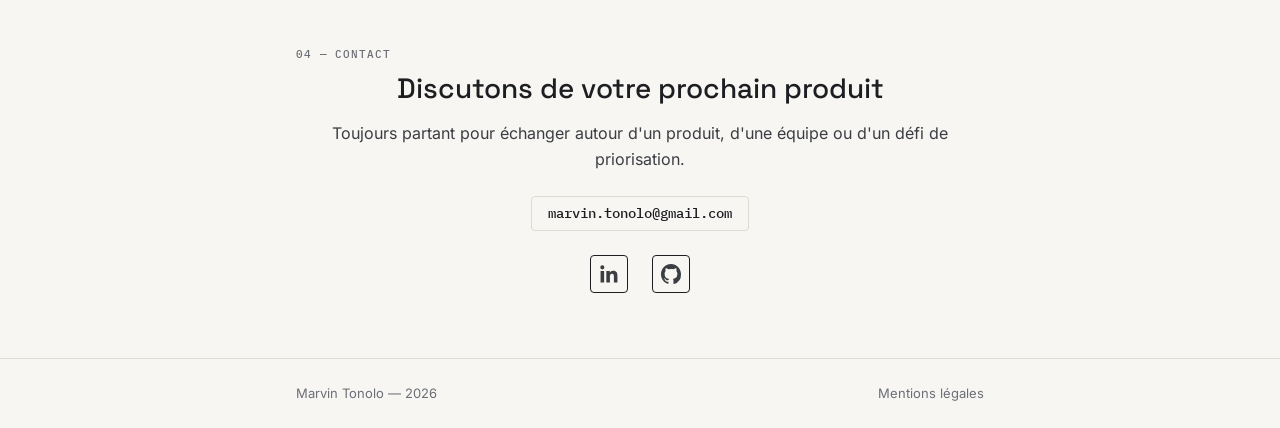
==== commit 1c66d4e6: "Modifications de wording" ====
--- a/index.html
+++ b/index.html
@@ -5,27 +5,43 @@
   <meta name="viewport" content="width=device-width, initial-scale=1.0">
   <title>Marvin Tonolo — Product Owner | Backlog, Roadmap, Vision produit</title>
   <meta name="description" content="Product Owner spécialisé en pilotage de backlog, roadmap produit et coordination d'équipes pluridisciplinaires. Découvrez mes réalisations concrètes.">
-
+  <link rel="canonical" href="https://marvin-tonolo.fr/">
+
+  <link rel="icon" type="image/svg+xml" href="favicon.svg">
+  <link rel="icon" type="image/x-icon" href="favicon.ico" sizes="16x16">
+  <link rel="apple-touch-icon" href="apple-touch-icon.png">
+  <link rel="manifest" href="site.webmanifest">
+
+  <!-- Open Graph -->
   <meta property="og:type" content="website">
   <meta property="og:locale" content="fr_FR">
   <meta property="og:url" content="https://marvin-tonolo.fr/">
   <meta property="og:title" content="Marvin Tonolo — Product Owner | Backlog, Roadmap, Vision produit">
   <meta property="og:description" content="Product Owner spécialisé en pilotage de backlog, roadmap produit et coordination d'équipes pluridisciplinaires. Découvrez mes réalisations concrètes.">
-  <meta property="og:image" content="/assets/images/og-image.png">
+  <meta property="og:image" content="https://marvin-tonolo.fr/assets/images/og-image.png">
   <meta property="og:image:width" content="1200">
   <meta property="og:image:height" content="630">
 
   <link rel="stylesheet" href="css/style.css">
 
+  <!-- Schema.org — Person -->
   <script type="application/ld+json">
   {
     "@context": "https://schema.org",
     "@type": "Person",
     "name": "Marvin Tonolo",
     "jobTitle": "Product Owner",
-    "sameAs": ["https://www.linkedin.com/in/marvin-tonolo/"]
+    "url": "https://marvin-tonolo.fr/",
+    "sameAs": [
+      "https://www.linkedin.com/in/marvin-tonolo/",
+      "https://github.com/MisterVain"
+    ]
   }
   </script>
+
+  <!-- GoatCounter -->
+  <script data-goatcounter="https://marvin-tonolo.goatcounter.com/count"
+          async src="//gc.zgo.at/count.js"></script>
 </head>
 <body>
 
@@ -98,7 +114,7 @@
           <li class="skill-item card">
             <span class="card-number">06</span>
             <h3>Autonomie et posture de facilitateur</h3>
-            <p class="text-secondary">Orienté utilisateur, capable de driver un sujet de bout en bout.</p>
+            <p class="text-secondary">Orienté utilisateur, capable de piloter un sujet de bout en bout.</p>
           </li>
         </ul>
 
@@ -144,7 +160,7 @@
               <p class="proof-block"><strong>Contexte</strong> — Écosystème multi-sites (e.leclerc, auto.leclerc, location.leclerc...), chacun avec son propre espace client historique.</p>
               <p class="proof-block"><strong>Problème</strong> — Des espaces clients disparates, avec des expériences utilisateur incohérentes d'un site à l'autre au sein d'un même écosystème.</p>
               <hr class="proof-divider">
-              <p class="proof-block"><strong>Résultat</strong> — Spécification des directives globales adaptées aux fronts auto.leclerc et location.leclerc, élaboration et application du cahier de recette, pour un parcours d'identification harmonisé.</p>
+              <p class="proof-block"><strong>Résultat</strong> — Spécification des directives globales adaptées aux fronts auto.leclerc et location.leclerc, rédaction et application du cahier de recette, pour un parcours d'identification harmonisé.</p>
             </div>
           </article>
 
@@ -155,7 +171,7 @@
             </div>
             <div class="proof-content text-secondary">
               <p class="proof-block"><strong>Contexte</strong> — Connexion aux comptes utilisateurs sur les sites de l'écosystème.</p>
-              <p class="proof-block"><strong>Problème</strong> — Risque de piratage et de vol de compte, sans garantie que la personne se connectant soit bien la propriétaire légitime de l'adresse mail associée.</p>
+              <p class="proof-block"><strong>Problème</strong> — Enjeu de sécurité, sans garantie que la personne se connectant soit bien la propriétaire légitime de l'adresse mail associée.</p>
               <hr class="proof-divider">
               <p class="proof-block"><strong>Résultat</strong> — Rédaction des spécifications fonctionnelles et techniques de la vérification par OTP mail, exécution des tests en recette, suivi en production.</p>
             </div>
@@ -168,9 +184,9 @@
             </div>
             <div class="proof-content text-secondary">
               <p class="proof-block"><strong>Contexte</strong> — Site reposant sur une UX et une technologie vieillissantes, ne permettant plus de s'intégrer correctement dans l'écosystème E.Leclerc.</p>
-              <p class="proof-block"><strong>Problème</strong> — Une expérience utilisateur et une base technique dépassées, freinant la cohérence avec les autres sites et l'évolution du produit.</p>
-              <hr class="proof-divider">
-              <p class="proof-block"><strong>Résultat</strong> — Animation des ateliers de cadrage, rédaction des spécifications, rôle actif dans le suivi du développement et de la recette. Projet en cours de réalisation.</p>
+              <p class="proof-block"><strong>Problème</strong> — Une expérience utilisateur et un socle technique obsolètes, freinant la cohérence avec les autres sites et l'évolution du produit.</p>
+              <hr class="proof-divider">
+              <p class="proof-block"><strong>Résultat</strong> — Animation des ateliers de cadrage, rédaction des spécifications, rôle actif dans le suivi du développement et de la recette.</p>
             </div>
           </article>
         </div>
@@ -211,6 +227,10 @@
         <div class="parcours-education">
           <p class="section-eyebrow">Formation &amp; Certification</p>
           <ul class="education-list">
+             <li class="education-item">
+              <span class="education-date text-tertiary">2026</span>
+              <span class="education-label">Professional Scrum Product Owner I — Scrum.org</span>
+            </li>
             <li class="education-item">
               <span class="education-date text-tertiary">2019–2021</span>
               <span class="education-label">Master Digital Marketing &amp; Data Analytics — EMLV/IIM</span>
@@ -219,10 +239,6 @@
               <span class="education-date text-tertiary">2017–2019</span>
               <span class="education-label">Bachelor Business Management International — ESSCA</span>
             </li>
-            <li class="education-item">
-              <span class="education-date text-tertiary">2026</span>
-              <span class="education-label">Professional Scrum Product Owner I — Scrum.org</span>
-            </li>
           </ul>
         </div>
       </div>
--- a/css/style.css
+++ b/css/style.css
@@ -855,3 +855,110 @@
 .footer-link:hover {
   color: var(--color-ink);
 }
+
+/* --------------------------------------------------------------------------
+   20. Ajustements mobile (@media max-width: 767px uniquement — borne basse
+   du breakpoint desktop @media (min-width: 768px) utilisé partout ailleurs
+   dans ce fichier, pour éviter tout chevauchement exactement à 768px)
+   -------------------------------------------------------------------------- */
+
+@media (max-width: 767px) {
+  /* Navigation sur une seule ligne, scroll horizontal discret si ça déborde */
+  .site-nav {
+    flex-wrap: nowrap;
+  }
+
+  .nav-brand {
+    display: none;
+  }
+
+  .site-nav nav {
+    min-width: 0;
+  }
+
+  .nav-list {
+    flex-wrap: nowrap;
+    overflow-x: auto;
+    -webkit-overflow-scrolling: touch;
+    scrollbar-width: none;
+    /* Ombres de scroll : visibles uniquement tant qu'il reste du contenu à
+       découvrir de ce côté (se masquent d'elles-mêmes en fin de course),
+       via la technique des calques de fond local/scroll — pas de JS. */
+    background-image:
+      linear-gradient(to right, var(--color-paper) 30%, rgba(247, 246, 243, 0)),
+      linear-gradient(to left, var(--color-paper) 30%, rgba(247, 246, 243, 0)),
+      linear-gradient(to right, rgba(var(--color-ink-rgb), 0.18), rgba(var(--color-ink-rgb), 0)),
+      linear-gradient(to left, rgba(var(--color-ink-rgb), 0.18), rgba(var(--color-ink-rgb), 0));
+    background-position: 0 0, 100% 0, 0 0, 100% 0;
+    background-repeat: no-repeat;
+    background-color: var(--color-paper);
+    background-size: 20px 100%, 20px 100%, 10px 100%, 10px 100%;
+    background-attachment: local, local, scroll, scroll;
+  }
+
+  .nav-list::-webkit-scrollbar {
+    display: none;
+  }
+
+  .nav-list li {
+    flex-shrink: 0;
+  }
+
+  :root {
+    --header-height: 64px;
+  }
+
+  /* Hero en carte compacte : avatar réduit en ligne avec le nom,
+     badge/tagline/CTA repositionnés sans toucher au DOM (hero-content
+     passe en display:contents pour rejoindre la grille du hero-layout). */
+  .hero-layout {
+    display: grid;
+    grid-template-columns: auto 1fr;
+    align-items: center;
+    row-gap: 0;
+    column-gap: var(--space-3);
+  }
+
+  .hero-content {
+    display: contents;
+  }
+
+  .hero-avatar {
+    grid-column: 1;
+    grid-row: 1;
+    width: 64px;
+    height: 64px;
+  }
+
+  .hero-badge {
+    grid-column: 1 / -1;
+    grid-row: 2;
+    justify-self: start;
+    margin-top: var(--space-3);
+    margin-bottom: 0;
+  }
+
+  .hero-name {
+    grid-column: 2;
+    grid-row: 1;
+    font-size: 26px;
+  }
+
+  .hero-tagline {
+    grid-column: 1 / -1;
+    grid-row: 3;
+  }
+
+  .hero-layout .hero-cta {
+    grid-column: 1 / -1;
+    grid-row: 4;
+    flex-direction: column;
+    align-items: stretch;
+  }
+
+  .hero-cta .btn-primary,
+  .hero-cta .btn-secondary {
+    width: 100%;
+    min-width: 0;
+  }
+}
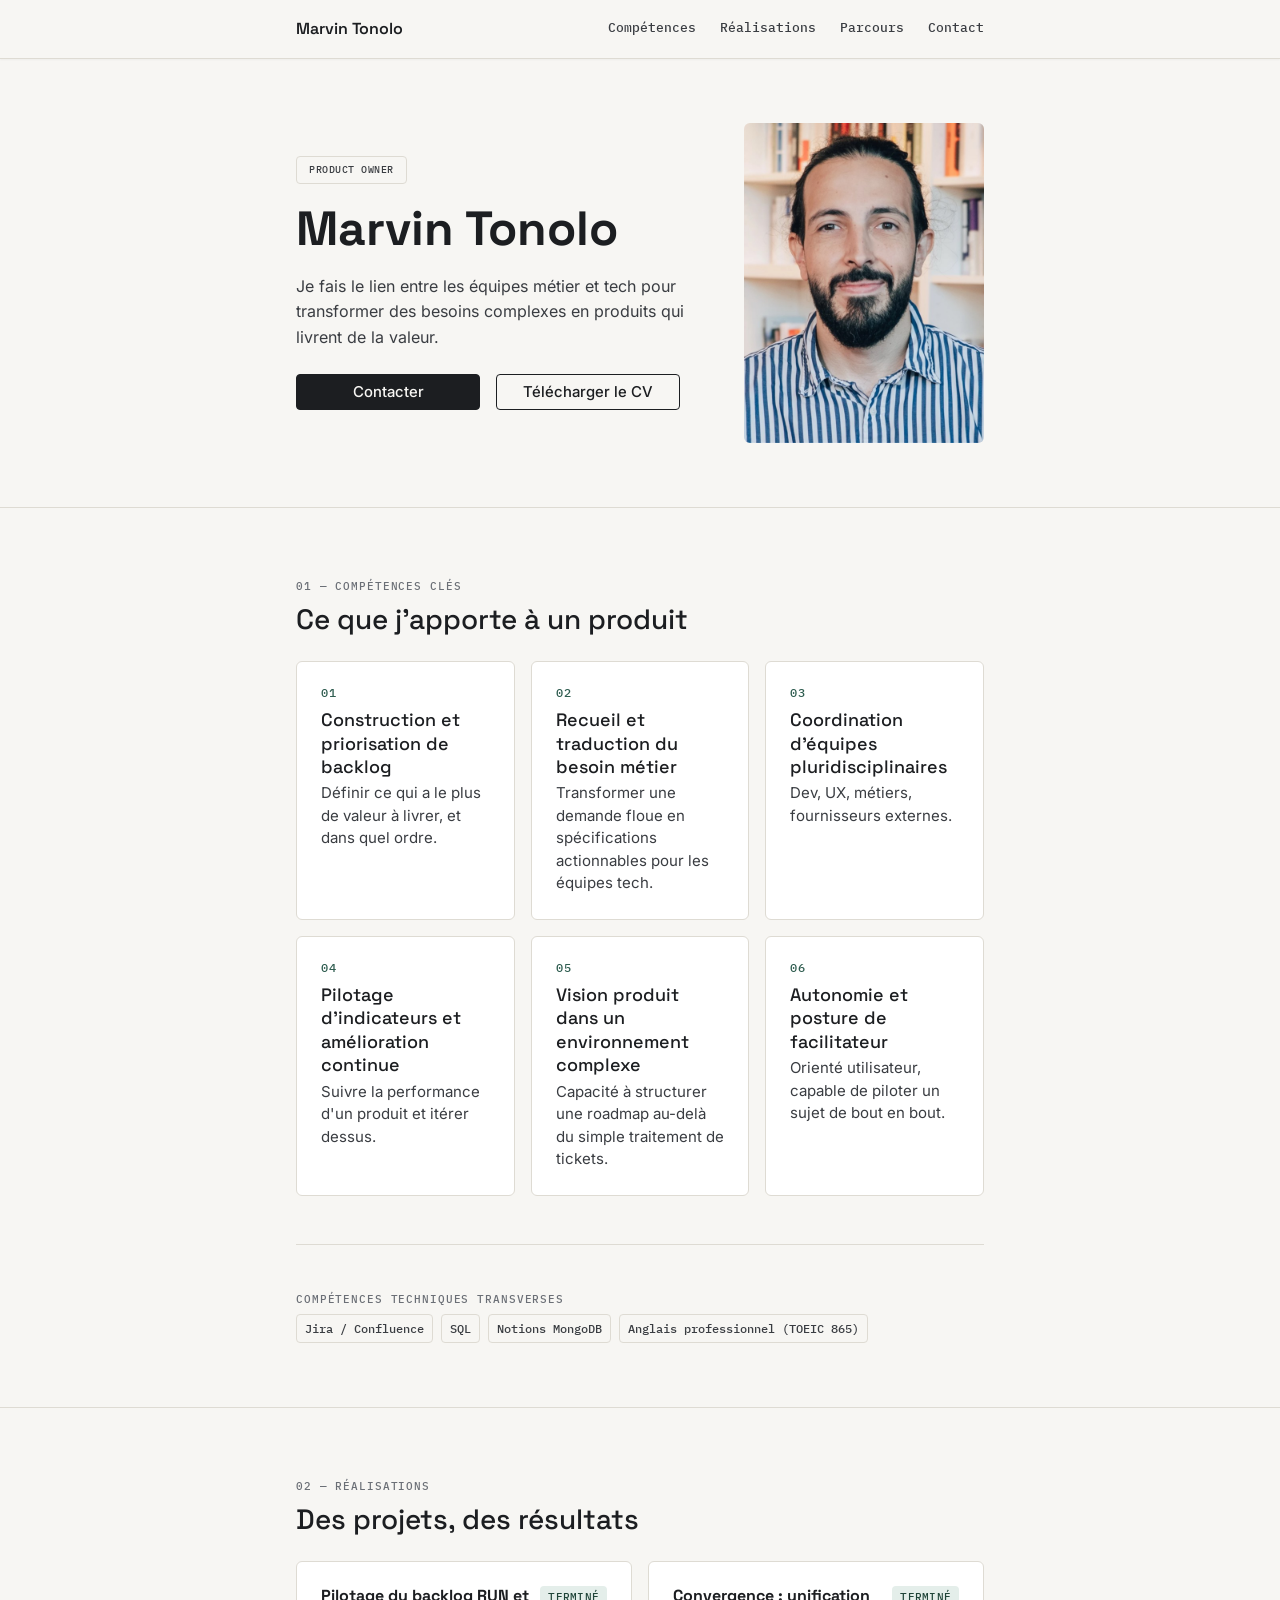
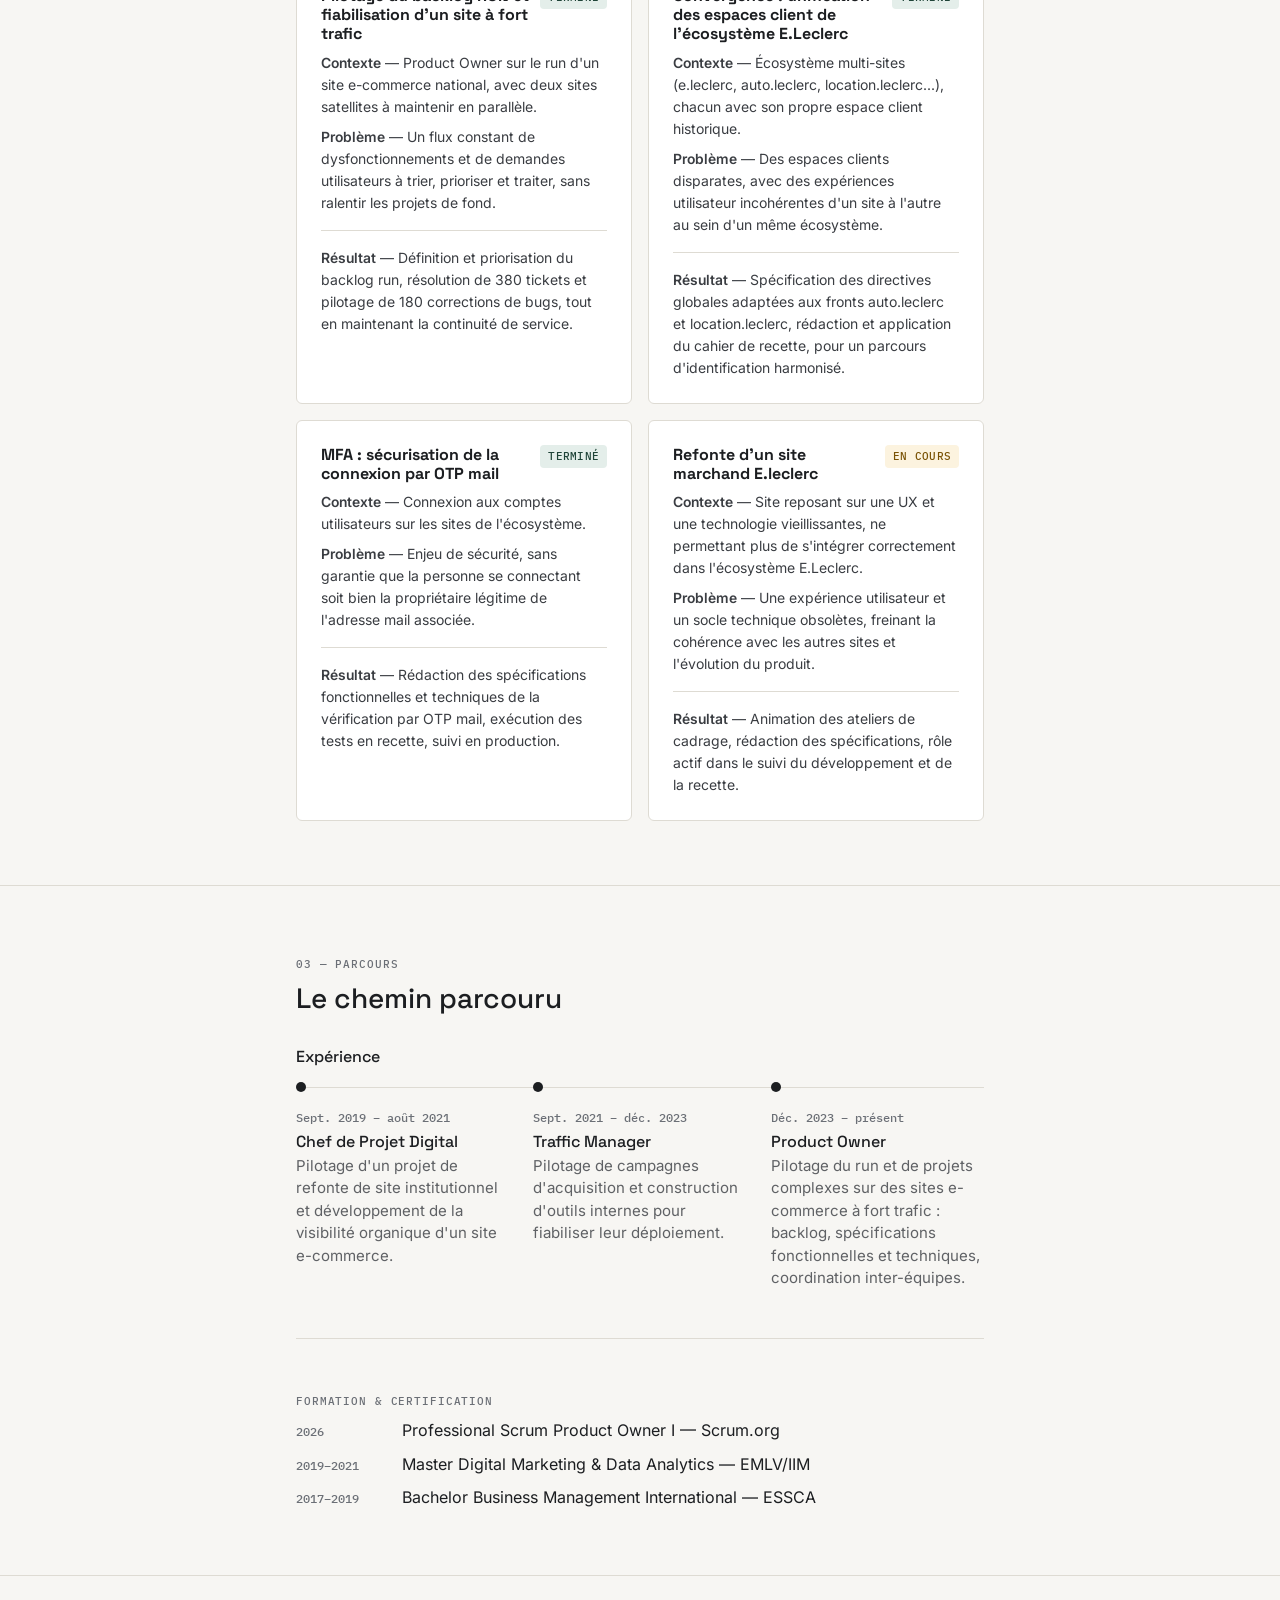
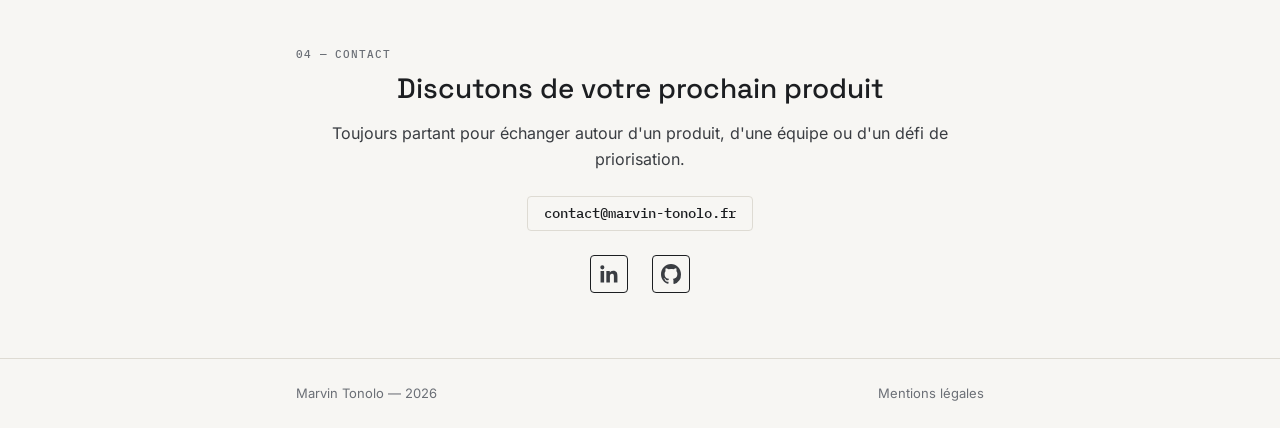
==== commit 5e1581ee: "mise en place adresse contact@marvin-tonolo.fr Co-Authored-By: Claude Opus 5.5 <noreply@anthropic.co" ====
--- a/index.html
+++ b/index.html
@@ -253,7 +253,7 @@
         <p class="contact-tagline text-secondary">Toujours partant pour échanger autour d'un produit, d'une équipe ou d'un défi de priorisation.</p>
 
         <div class="hero-cta">
-          <a href="mailto:marvin.tonolo@gmail.com" class="contact-email-link">marvin.tonolo@gmail.com</a>
+          <a href="mailto:contact@marvin-tonolo.fr" class="contact-email-link">contact@marvin-tonolo.fr</a>
         </div>
 
         <ul class="social-links">
--- a/css/style.css
+++ b/css/style.css
@@ -863,6 +863,11 @@
    -------------------------------------------------------------------------- */
 
 @media (max-width: 767px) {
+  /* Test : header/nav masqués sur mobile (à retirer si non concluant) */
+  .site-header {
+    display: none;
+  }
+
   /* Navigation sur une seule ligne, scroll horizontal discret si ça déborde */
   .site-nav {
     flex-wrap: nowrap;
@@ -905,7 +910,7 @@
   }
 
   :root {
-    --header-height: 64px;
+    --header-height: 0px;
   }
 
   /* Hero en carte compacte : avatar réduit en ligne avec le nom,
